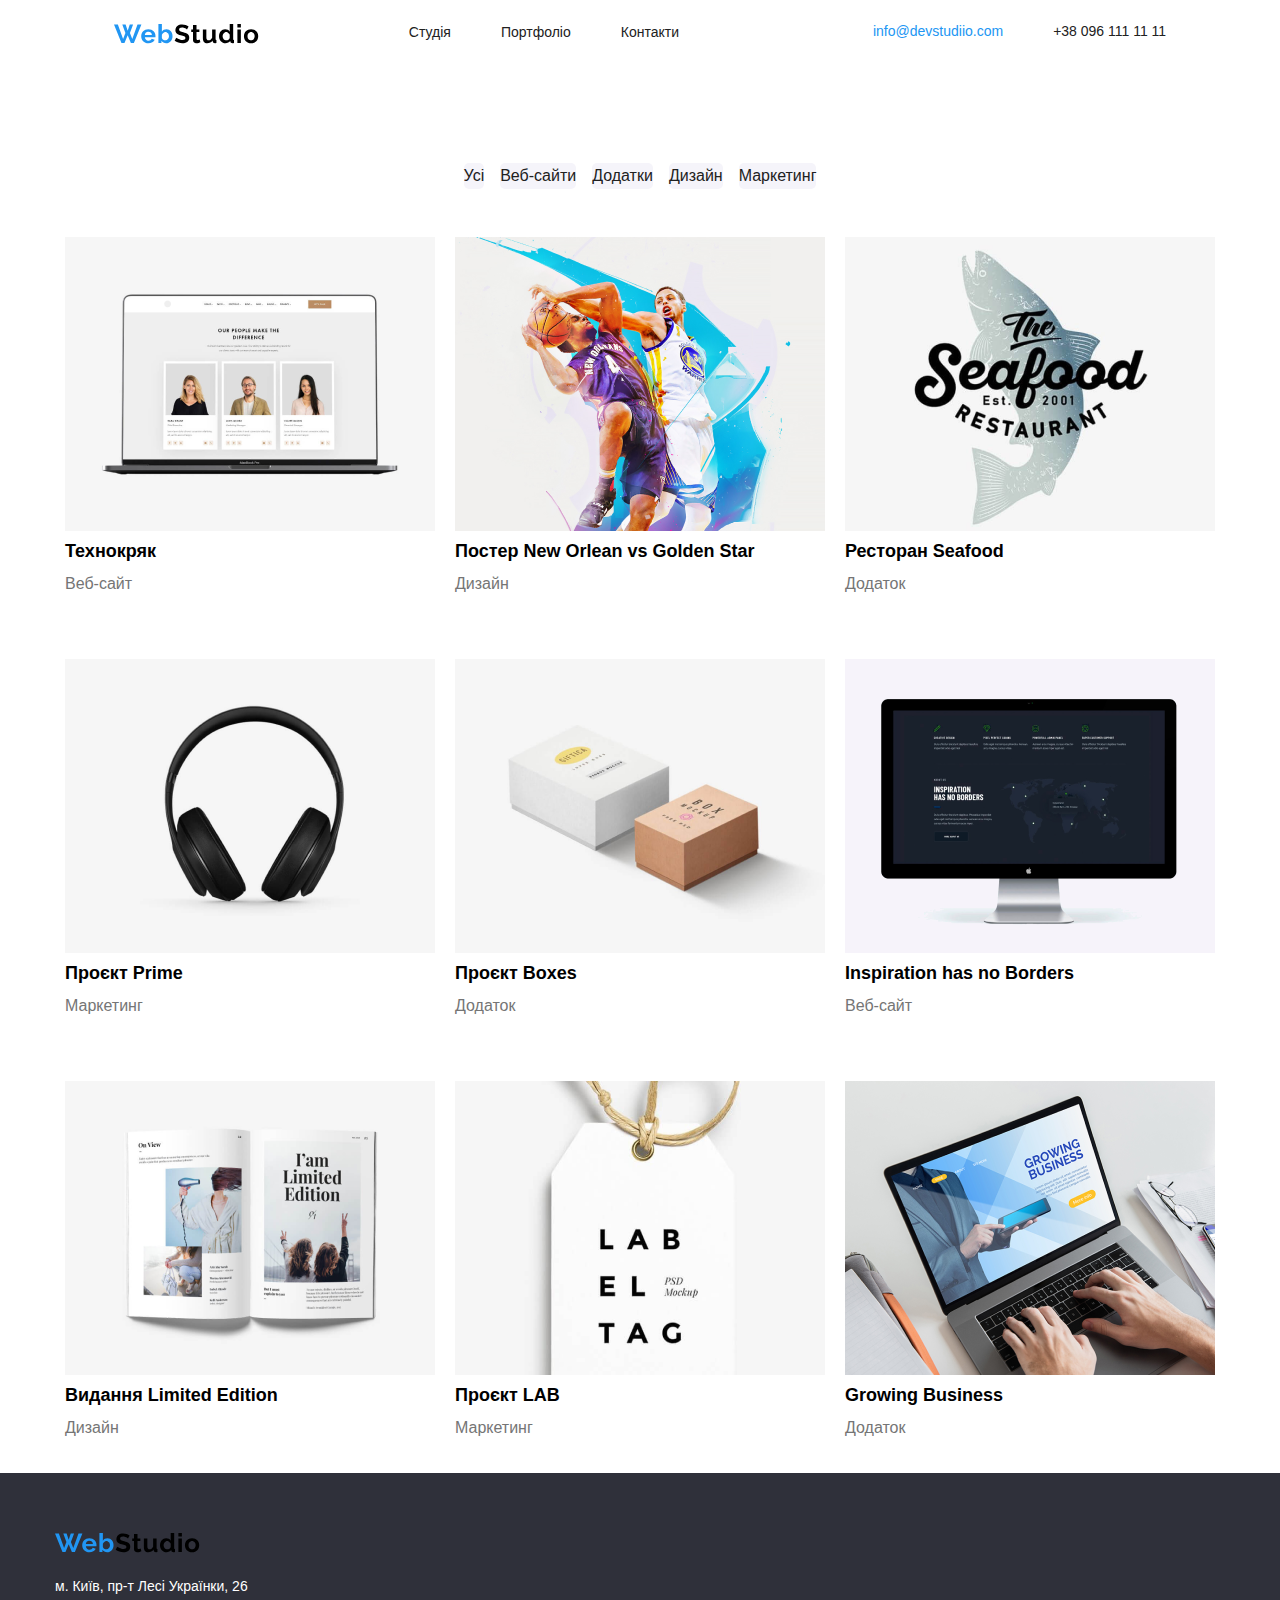
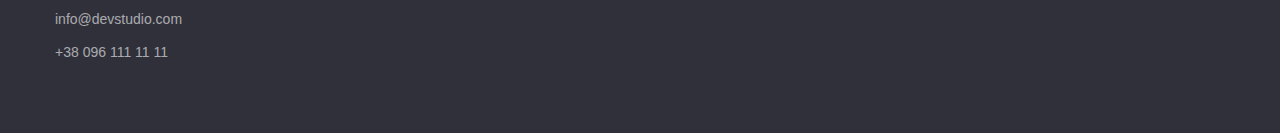
==== porfolio.html @ 8acb8793 "Changes" ====
<!DOCTYPE html>
<html lang="en">
<head>
    <meta charset="UTF-8">
    <meta name="viewport" content="width=device-width, initial-scale=1.0">
    <title>WebStudio</title>
    <link rel="stylesheet" href="normalize.css">
    <link rel="stylesheet" href="reset.css">
    <link rel="stylesheet" href="portfolio.css">
</head>
<body>
    <header class="main-header">
        <div class="container">
        <ul class="nav-menu">
            <img src="img_Web/WebStudio.svg" alt="" class="logo">
            <li><a href="index.html" class="nav-link">Студія</a></li>
            <li><a href="porfolio.html" class="nav-link">Портфоліо</a></li>
            <li><a href="#" class="nav-link">Контакти</a></li>
            <li><a href="mailto:info@devstudiio.com" class="nav-email">info@devstudiio.com</a></li>
            <li><a href="tel:+380961111111" class="phone-number">+38 096 111 11 11</a></li>
        </ul>
        </div>
    </header>
    <main>
        <section class="filter-section">
          <div class="container">
            <div class="portfolio-filter">
                <button class="filter-button"><p class="text-button">Усі</p></button>
                <button class="filter-button"><p class="text-button">Веб-сайти</p></button>
                <button class="filter-button"><p class="text-button">Додатки</p></button>
                <button class="filter-button"><p class="text-button">Дизайн</p></button>
                <button class="filter-button"><p class="text-button">Маркетинг</p></button>
            </div>
          </div>
        </section>
        <br>
        <section class="main-section">
           <div class="container">
            <div class="portfolio-item">
                <img src="img_Portfolio/img (3).png" alt="" class="portfolio-image">
                <h4 class="portfolio-title">Технокряк</h4>
                <p class="portfolio-category">Веб-сайт</p>
            </div>
            <div class="portfolio-item">
                <img src="img_Portfolio/img (4).png" alt="" class="portfolio-image">
                <h4 class="portfolio-title">Постер New Orlean vs Golden Star</h4>
                <p class="portfolio-category">Дизайн</p>
            </div>
            <div class="portfolio-item">
                <img src="img_Portfolio/img (5).png" alt="" class="portfolio-image">
                <h4 class="portfolio-title">Ресторан Seafood</h4>
                <p class="portfolio-category">Додаток</p>
            </div>
            <div class="portfolio-item">
                <img src="img_Portfolio/img (6).png" alt="" class="portfolio-image">
                <h4 class="portfolio-title">Проєкт Prime</h4>
                <p class="portfolio-category">Маркетинг</p>
            </div>
            <div class="portfolio-item">
                <img src="img_Portfolio/img (7).png" alt="" class="portfolio-image">
                <h4 class="portfolio-title">Проєкт Boxes</h4>
                <p class="portfolio-category">Додаток</p>
            </div>
            <div class="portfolio-item">
                <img src="img_Portfolio/img (8).png" alt="" class="portfolio-image">
                <h4 class="portfolio-title">Inspiration has no Borders</h4>
                <p class="portfolio-category">Веб-сайт</p>
            </div>
            <div class="portfolio-item">
                <img src="img_Portfolio/img (9).png" alt="" class="portfolio-image">
                <h4 class="portfolio-title">Видання Limited Edition</h4>
                <p class="portfolio-category">Дизайн</p>
            </div>
            <div class="portfolio-item">
                <img src="img_Portfolio/img (10).png" alt="" class="portfolio-image">
                <h4 class="portfolio-title">Проєкт LAB</h4>
                <p class="portfolio-category">Маркетинг</p>
            </div>
            <div class="portfolio-item">
                <img src="img_Portfolio/img (11).png" alt="" class="portfolio-image">
                <h4 class="portfolio-title">Growing Business</h4>
                <p class="portfolio-category">Додаток</p>
            </div>
           </div>
        </section>
    </main>
    <footer class="main-footer">
        <div class="container">
            <img src="img_Web/WebStudio.svg" alt="" class="footer-logo">
            <p class="footer-address">м. Київ, пр-т Лесі Українки, 26</p>
            <p class="footer-email"><a href="mailto:info@devstudiio.com" class="link-email">info@devstudio.com</a></p>
            <p class="footer-phone"><a href="tel:+380961111111" class="link-phone">+38 096 111 11 11</a></p>     
        </div>
    </footer>
</body>
</html>
---- portfolio.css ----
* {
    padding: 0;
    margin: 0;
  }
  :root {
    --background-color: #2F303A;
    --button-color: #2196F3;
    --section-two-color-text: #757575;
  }
  
  @font-face {
    font-family: 'Roboto';
    font-weight: 700;
    src: url('Roboto\Roboto-Bold.ttf');
  }
  
  @font-face {
    font-family: 'Roboto';
    font-weight: 900;
    src: url('Roboto\Roboto-Black.ttf');
  }
  
  @font-face {
    font-family: 'Roboto';
    font-weight: 500;
    src: url('Roboto\Roboto-MediumItalic.ttf');
  }
  
  @font-face {
    font-family: 'Roboto';
    font-weight: 400;
    src: url('Roboto\Roboto-Regular.ttf');
  }
  
  @font-face {
    font-family: 'Roboto';
    font-weight: 300;
    src: url('Roboto\Roboto-Light.ttf');
  }
  
  body {
  
    font-family: 'Roboto', sans-serif;
    font-size: 14px
  }
  .nav-menu {
    list-style: none;
    display: flex;
    justify-content: center;
    justify-self: center;
  }
  .nav-link {
    font-family: 'Roboto', sans-serif;
    text-decoration: none;
    font-weight: 500;
    font-size: 14;
    line-height: 1.17;
    color: #212121;
    margin-right: 50px;
  }
  .nav-link:hover {
    color: var(--button-color);
  }
.nav-email{
    color: var(--button-color);
    text-decoration: none;
}
.logo{
  margin-right: 150px;
}
.nav-email{
  margin-left: 144px;
}
.phone-number{
  margin-left: 50px;
  color: #212121;
  text-decoration: none;
}
.text-button{
    font-family: 'Roboto', sans-serif;
    font-weight: 500;
    font-size: 16px;
    line-height: 1.62;
    text-align: center;
}
.portfolio-filter {
    display: flex;
    justify-content: center;
}

.filter-button {
    background-color: #F5F4FA;
    color: #212121;
    border-radius: 5px;
    border-color: #F5F4FA;
    border: none;
    margin: 0 8px;
}
.filter-button:hover {
    background-color: var(--button-color);
    color: white;
    border-color: var(--button-color);
}
.main-section > .container{
  display: flex;
  justify-content: space-around;
  flex-wrap: wrap;
}
.portfolio-title{
    font-family: 'Roboto', sans-serif;
    font-weight: 700;
    font-size: 18px;
    line-height: 2;
}
.portfolio-category{
    font-family: 'Roboto', sans-serif;
    font-weight: 400;
    font-size: 16px;
    line-height: 1.87;
    color:#757575;
}
.main-footer {
    background-color: var(--background-color);
  }
  
  .footer-address,
  .footer-email,
  .footer-phone {
        font-family: 'Roboto', sans-serif;
        font-weight: 400;
        font-size: 14px;
        line-height: 1.71;
        color: #FFFFFF;
        padding-bottom: 9px;
  }
.footer-email {
      color: rgba(255, 255, 255, 0.6);
  }
  
.footer-phone {
      color: rgba(255, 255, 255, 0.6);
  }
  .link-email {
    text-decoration: none;
  }
  .link-phone{
    text-decoration: none;
  }
  .link-email,
  .link-phone {
    color:rgba(255, 255, 255, 0.6) ;
  }
  .footer-logo{
    padding-bottom: 20px;
  }
  .container{
    width: 1170px;
    margin: 0 auto;
    padding: 0 15px;
  }
  .main-header{
    padding-top: 24px;
    padding-bottom: 25px;
  }
  .portfolio-filter{
    padding-top: 94px;
    padding-bottom: 4px;
  }
  .portfolio-item{
    padding-top: 30px;
    padding-bottom: 30px;
  }
  .main-footer{
    padding-top: 60px;
    padding-bottom: 60px;
  }
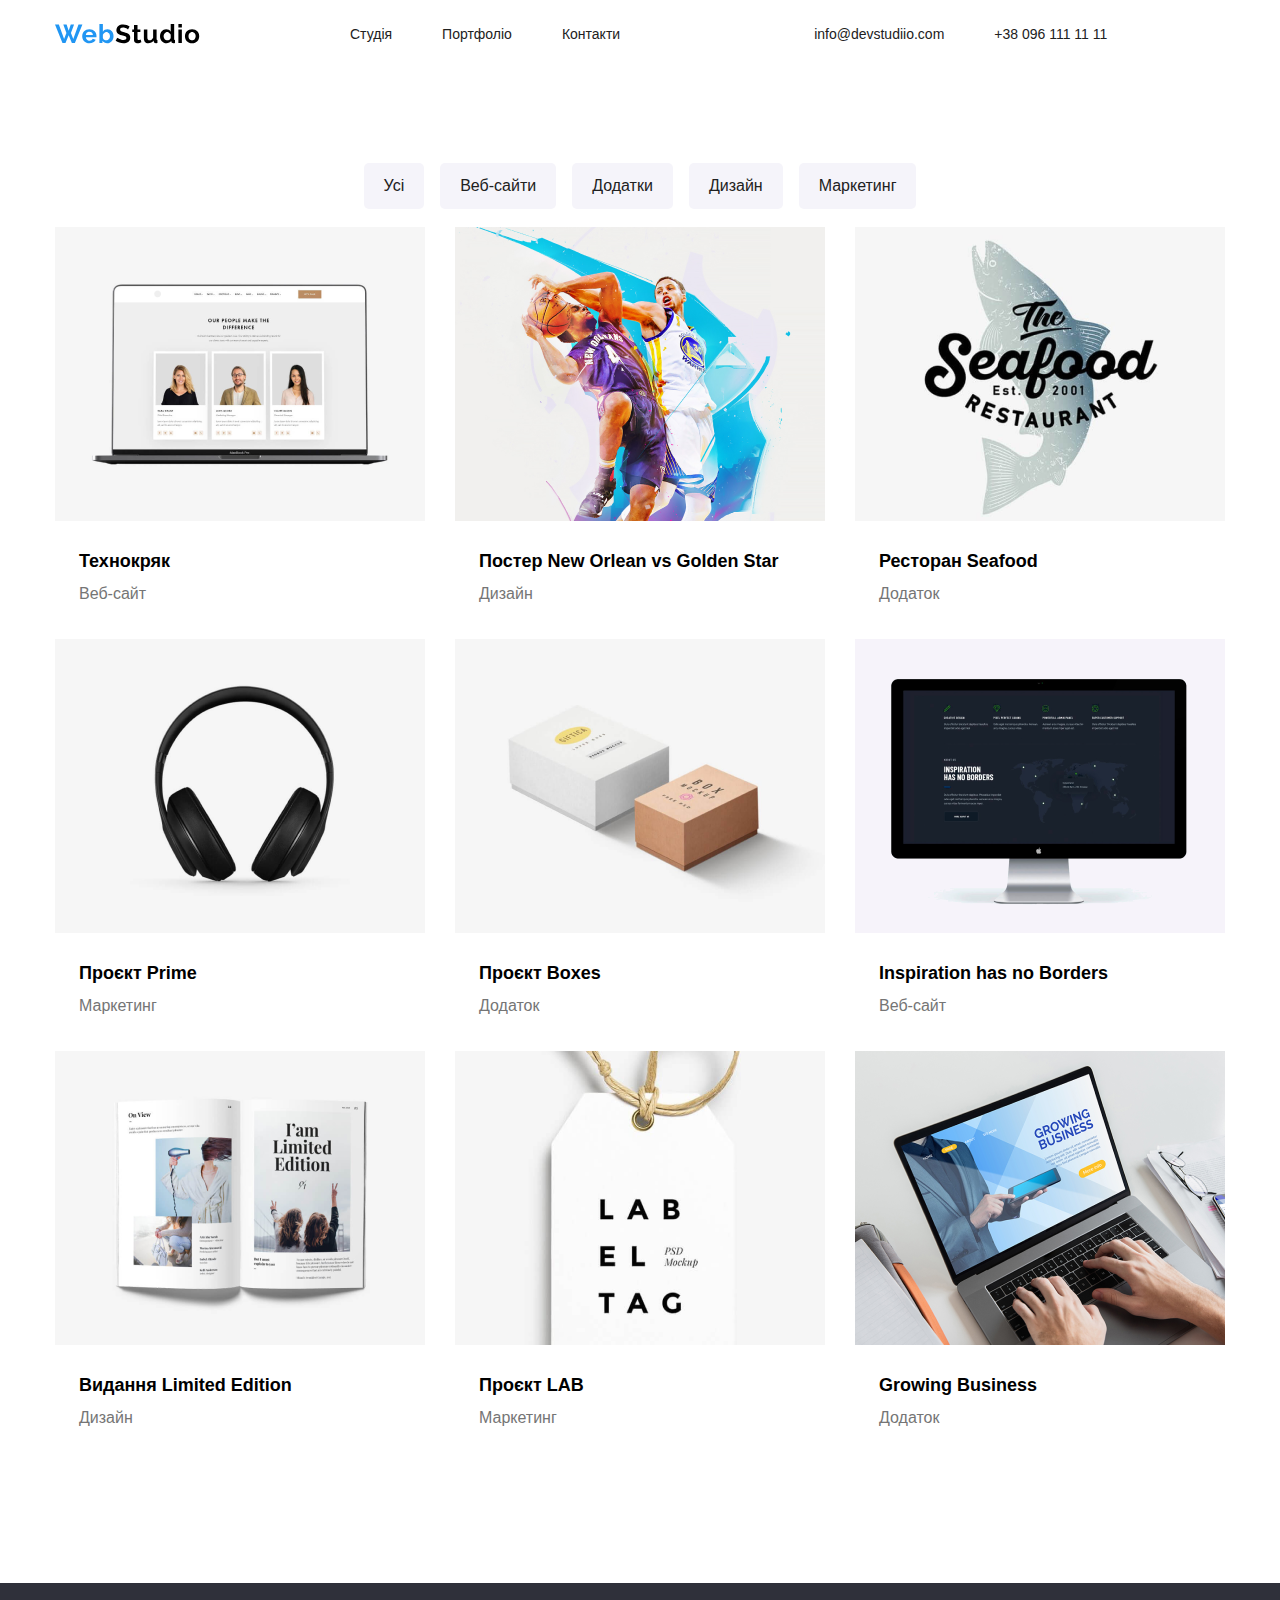
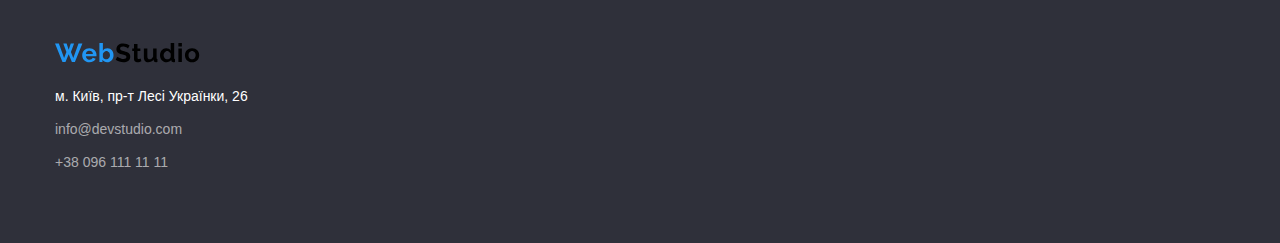
==== commit 0a7a92e8: "changes" ====
--- a/porfolio.html
+++ b/porfolio.html
@@ -11,8 +11,8 @@
 <body>
     <header class="main-header">
         <div class="container">
+            <img src="img_Web/WebStudio.svg" alt="" class="logo">
         <ul class="nav-menu">
-            <img src="img_Web/WebStudio.svg" alt="" class="logo">
             <li><a href="index.html" class="nav-link">Студія</a></li>
             <li><a href="porfolio.html" class="nav-link">Портфоліо</a></li>
             <li><a href="#" class="nav-link">Контакти</a></li>
--- a/portfolio.css
+++ b/portfolio.css
@@ -23,7 +23,7 @@
   @font-face {
     font-family: 'Roboto';
     font-weight: 500;
-    src: url('Roboto\Roboto-MediumItalic.ttf');
+    src: url('Roboto\Roboto-Medium.ttf');
   }
   
   @font-face {
@@ -48,12 +48,18 @@
     display: flex;
     justify-content: center;
     justify-self: center;
+    border-bottom: 25px;
+    align-items: center;
+  }
+  .main-header > .container{
+    display: flex;
+    align-items: center;
   }
   .nav-link {
     font-family: 'Roboto', sans-serif;
     text-decoration: none;
     font-weight: 500;
-    font-size: 14;
+    font-size: 14px;
     line-height: 1.17;
     color: #212121;
     margin-right: 50px;
@@ -61,10 +67,13 @@
   .nav-link:hover {
     color: var(--button-color);
   }
-.nav-email{
+  .nav-email{
+    color: #212121;
+    text-decoration: none;
+  }
+  .nav-email:hover{
     color: var(--button-color);
-    text-decoration: none;
-}
+  }
 .logo{
   margin-right: 150px;
 }
@@ -75,6 +84,9 @@
   margin-left: 50px;
   color: #212121;
   text-decoration: none;
+}
+.phone-number:hover{
+  color: var(--button-color);
 }
 .text-button{
     font-family: 'Roboto', sans-serif;
@@ -95,6 +107,8 @@
     border-color: #F5F4FA;
     border: none;
     margin: 0 8px;
+    padding: 10px 20px;
+    cursor: pointer;
 }
 .filter-button:hover {
     background-color: var(--button-color);
@@ -103,8 +117,9 @@
 }
 .main-section > .container{
   display: flex;
-  justify-content: space-around;
+  justify-content: space-m;
   flex-wrap: wrap;
+  gap: 30px;
 }
 .portfolio-title{
     font-family: 'Roboto', sans-serif;
@@ -167,11 +182,20 @@
     padding-bottom: 4px;
   }
   .portfolio-item{
-    padding-top: 30px;
-    padding-bottom: 30px;
+    flex-basis: calc((100% - 60px) / 3);
+    
   }
   .main-footer{
     padding-top: 60px;
     padding-bottom: 60px;
   }
-  
+.portfolio-title{
+  padding-top: 20px;
+}
+.portfolio-item:nth-last-child(-n+3){
+  margin-bottom: 150px;
+}
+.portfolio-title,
+.portfolio-category{
+  padding-left: 24px;
+}
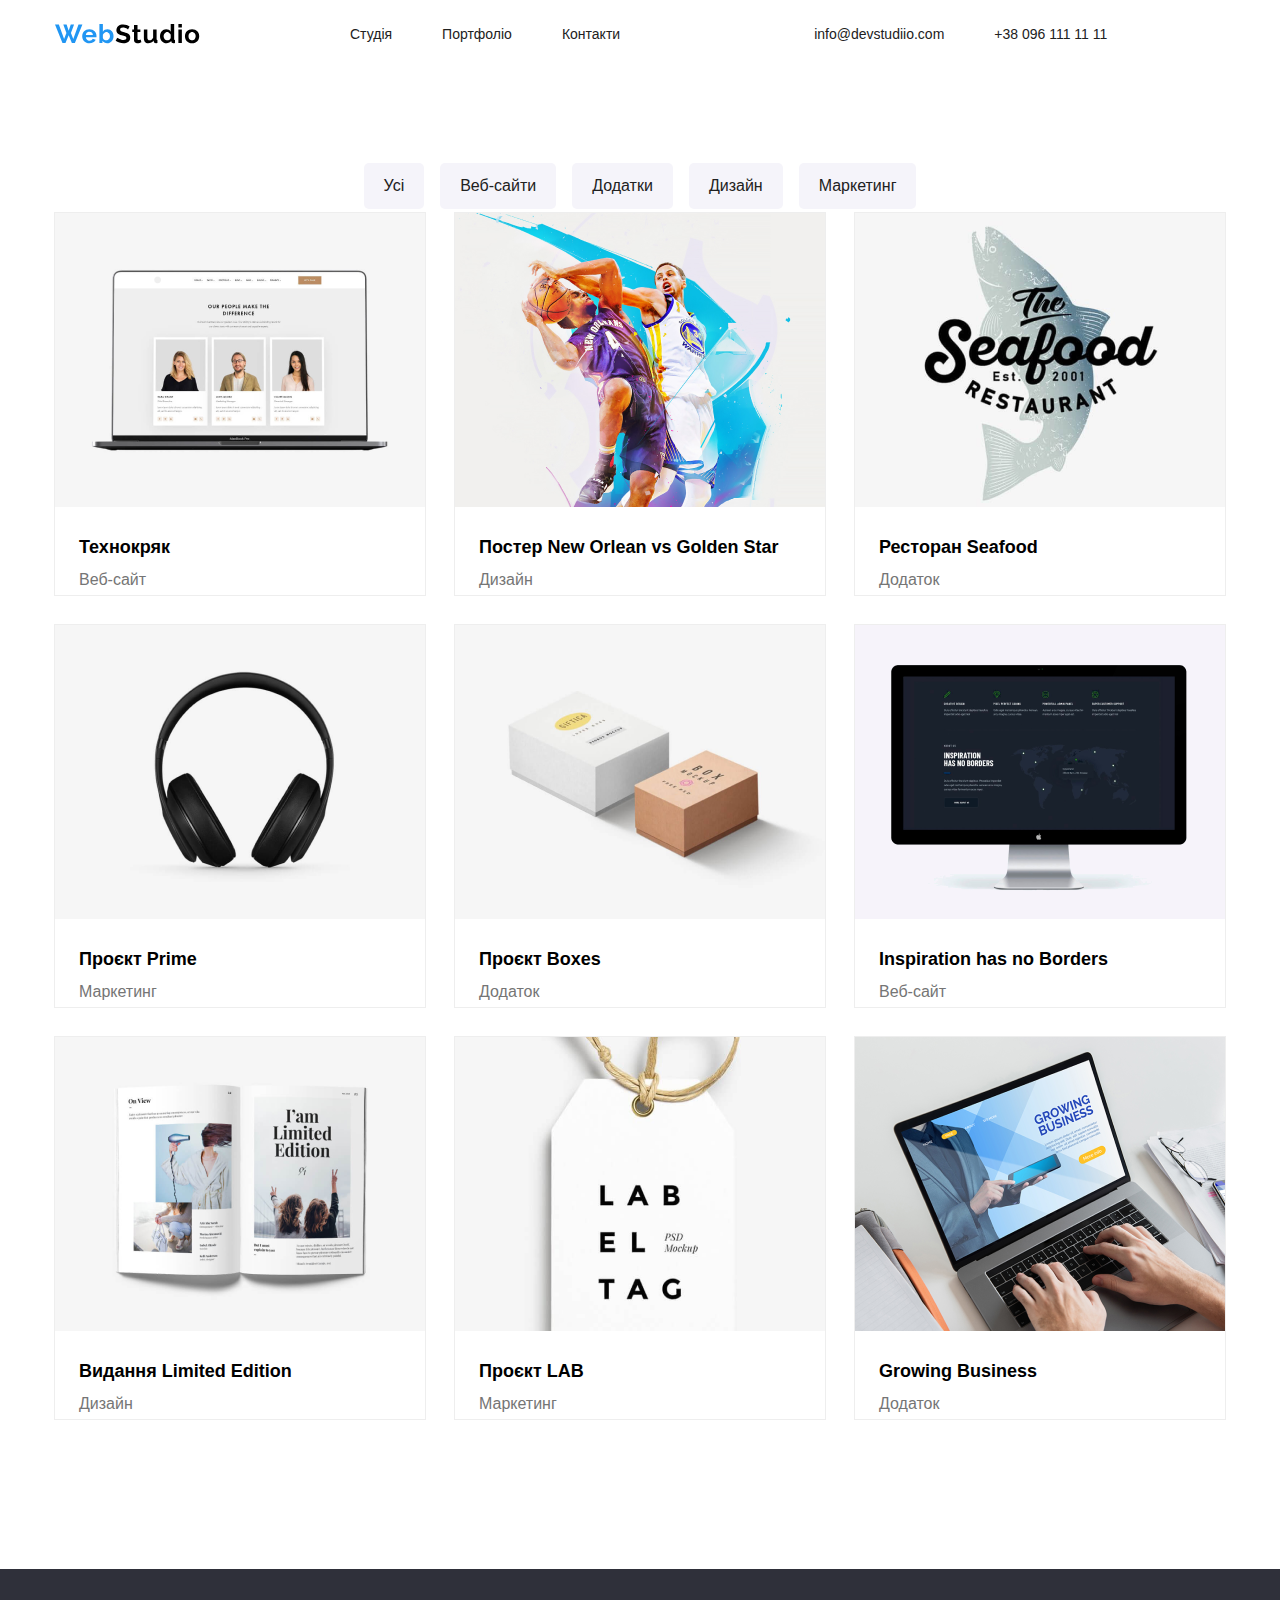
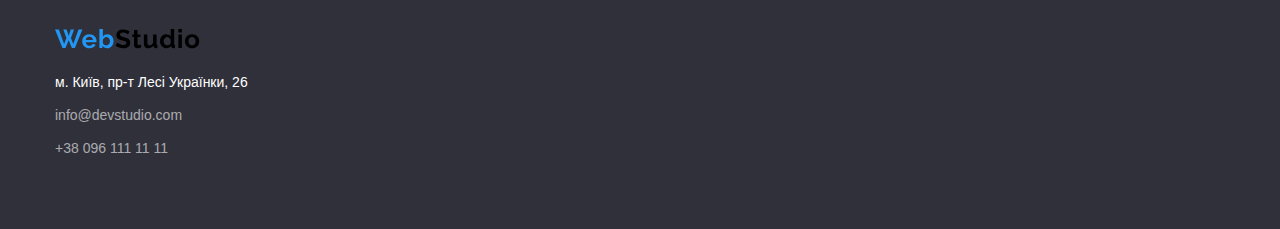
==== commit 67e41484: "changes" ====
--- a/porfolio.html
+++ b/porfolio.html
@@ -21,7 +21,7 @@
         </ul>
         </div>
     </header>
-    <main>
+    <main class="main">
         <section class="filter-section">
           <div class="container">
             <div class="portfolio-filter">
@@ -33,7 +33,6 @@
             </div>
           </div>
         </section>
-        <br>
         <section class="main-section">
            <div class="container">
             <div class="portfolio-item">
--- a/portfolio.css
+++ b/portfolio.css
@@ -117,7 +117,7 @@
 }
 .main-section > .container{
   display: flex;
-  justify-content: space-m;
+  justify-content: space-around;
   flex-wrap: wrap;
   gap: 30px;
 }
@@ -183,7 +183,8 @@
   }
   .portfolio-item{
     flex-basis: calc((100% - 60px) / 3);
-    
+    box-sizing: border-box;
+    outline: 1px solid #EEEEEE;
   }
   .main-footer{
     padding-top: 60px;
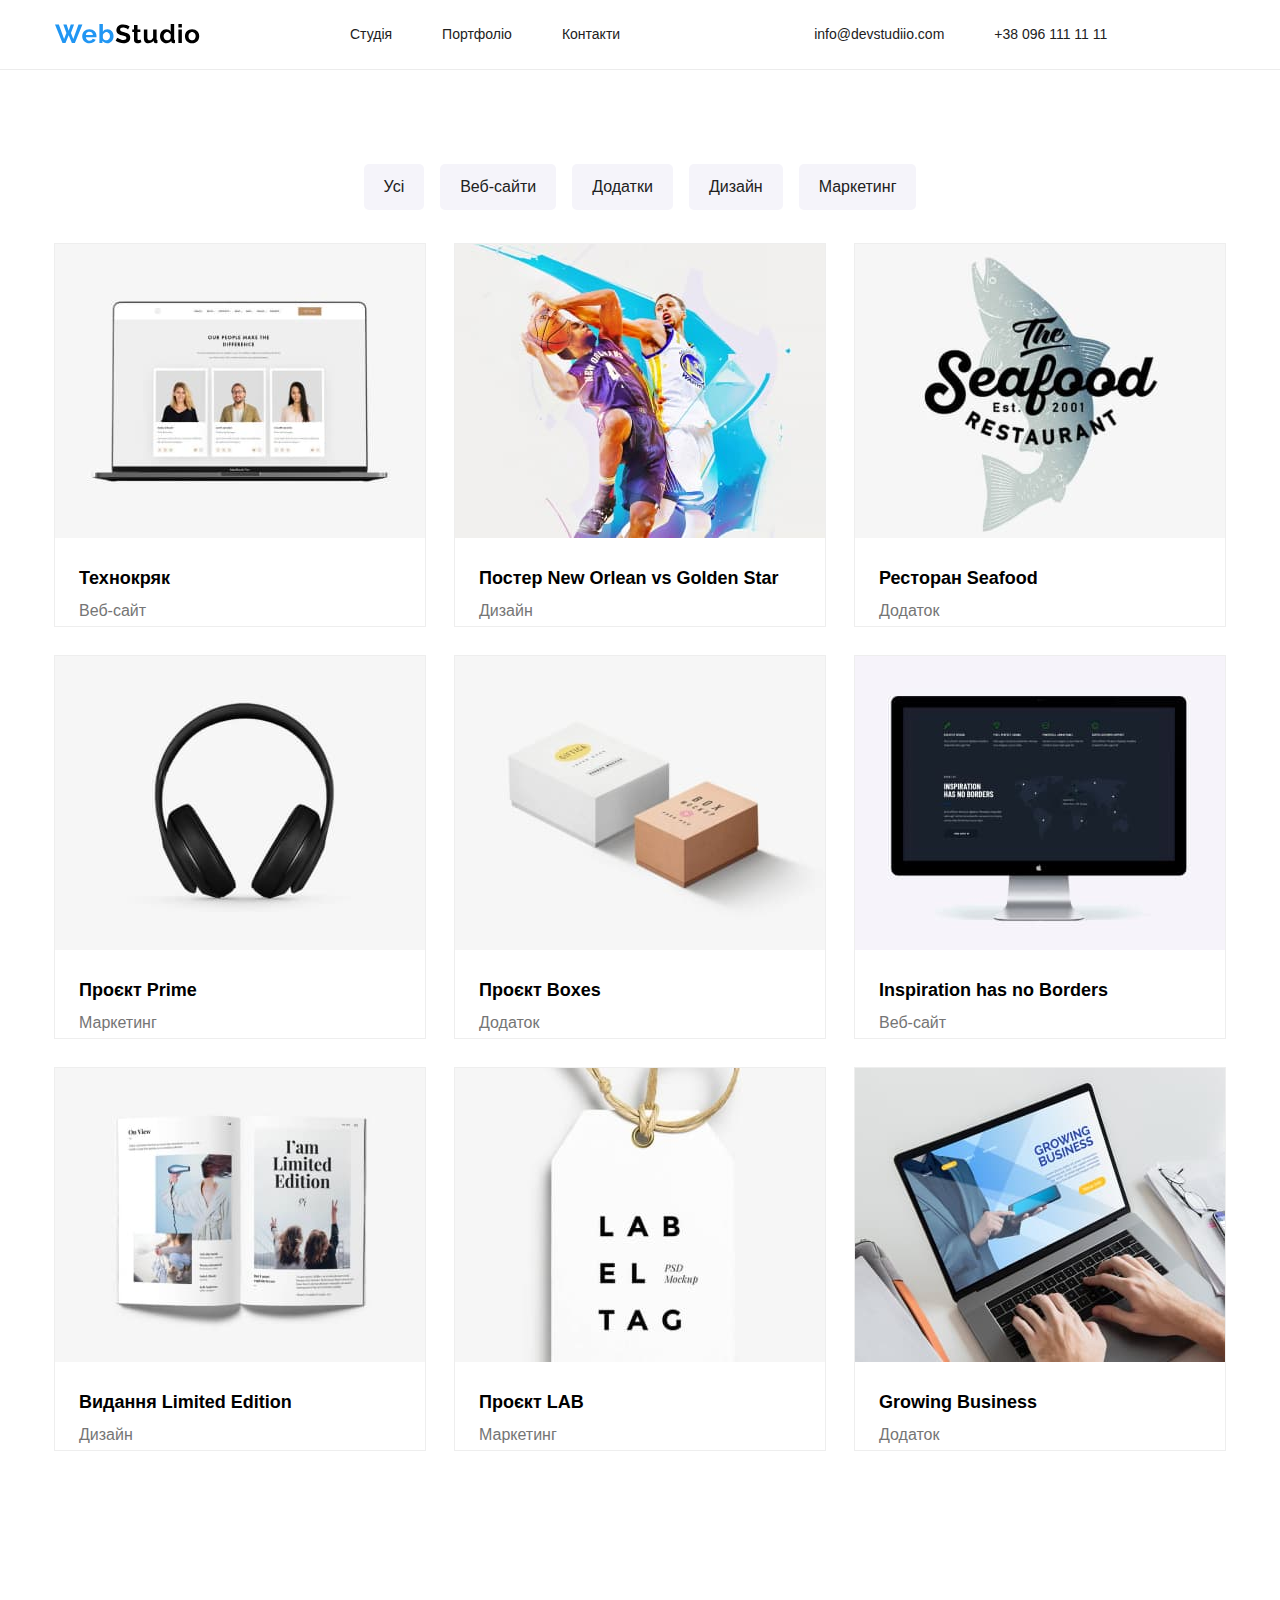
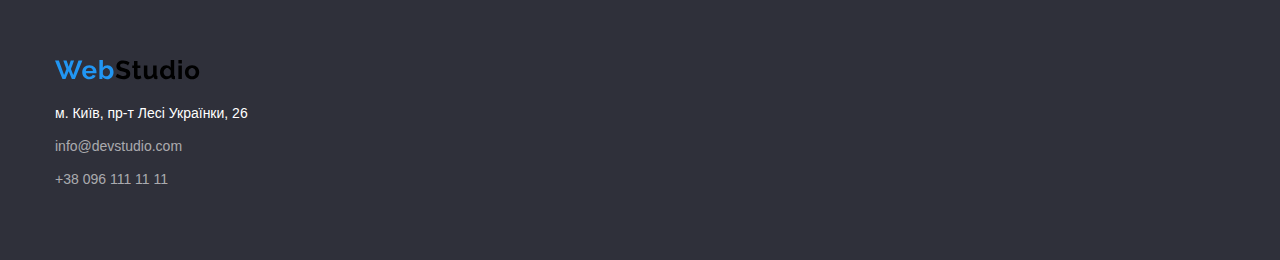
==== commit 3b6b155e: "add shadow" ====
--- a/porfolio.html
+++ b/porfolio.html
@@ -36,47 +36,47 @@
         <section class="main-section">
            <div class="container">
             <div class="portfolio-item">
-                <img src="img_Portfolio/img (3).png" alt="" class="portfolio-image">
+                <img src="img_Portfolio/img(3).jpg" alt="" class="portfolio-image">
                 <h4 class="portfolio-title">Технокряк</h4>
                 <p class="portfolio-category">Веб-сайт</p>
             </div>
             <div class="portfolio-item">
-                <img src="img_Portfolio/img (4).png" alt="" class="portfolio-image">
+                <img src="img_Portfolio/img(4).jpg" alt="" class="portfolio-image">
                 <h4 class="portfolio-title">Постер New Orlean vs Golden Star</h4>
                 <p class="portfolio-category">Дизайн</p>
             </div>
             <div class="portfolio-item">
-                <img src="img_Portfolio/img (5).png" alt="" class="portfolio-image">
+                <img src="img_Portfolio/img(5).jpg" alt="" class="portfolio-image">
                 <h4 class="portfolio-title">Ресторан Seafood</h4>
                 <p class="portfolio-category">Додаток</p>
             </div>
             <div class="portfolio-item">
-                <img src="img_Portfolio/img (6).png" alt="" class="portfolio-image">
+                <img src="img_Portfolio/img(6).jpg" alt="" class="portfolio-image">
                 <h4 class="portfolio-title">Проєкт Prime</h4>
                 <p class="portfolio-category">Маркетинг</p>
             </div>
             <div class="portfolio-item">
-                <img src="img_Portfolio/img (7).png" alt="" class="portfolio-image">
+                <img src="img_Portfolio/img(7).jpg" alt="" class="portfolio-image">
                 <h4 class="portfolio-title">Проєкт Boxes</h4>
                 <p class="portfolio-category">Додаток</p>
             </div>
             <div class="portfolio-item">
-                <img src="img_Portfolio/img (8).png" alt="" class="portfolio-image">
+                <img src="img_Portfolio/img(8).jpg" alt="" class="portfolio-image">
                 <h4 class="portfolio-title">Inspiration has no Borders</h4>
                 <p class="portfolio-category">Веб-сайт</p>
             </div>
             <div class="portfolio-item">
-                <img src="img_Portfolio/img (9).png" alt="" class="portfolio-image">
+                <img src="img_Portfolio/img(9).jpg" alt="" class="portfolio-image">
                 <h4 class="portfolio-title">Видання Limited Edition</h4>
                 <p class="portfolio-category">Дизайн</p>
             </div>
             <div class="portfolio-item">
-                <img src="img_Portfolio/img (10).png" alt="" class="portfolio-image">
+                <img src="img_Portfolio/img(10).jpg" alt="" class="portfolio-image">
                 <h4 class="portfolio-title">Проєкт LAB</h4>
                 <p class="portfolio-category">Маркетинг</p>
             </div>
             <div class="portfolio-item">
-                <img src="img_Portfolio/img (11).png" alt="" class="portfolio-image">
+                <img src="img_Portfolio/img(11).jpg" alt="" class="portfolio-image">
                 <h4 class="portfolio-title">Growing Business</h4>
                 <p class="portfolio-category">Додаток</p>
             </div>
--- a/portfolio.css
+++ b/portfolio.css
@@ -179,7 +179,7 @@
   }
   .portfolio-filter{
     padding-top: 94px;
-    padding-bottom: 4px;
+    padding-bottom: 34px;
   }
   .portfolio-item{
     flex-basis: calc((100% - 60px) / 3);
@@ -200,3 +200,12 @@
 .portfolio-category{
   padding-left: 24px;
 }
+.portfolio-item:hover{
+  box-shadow: 0 8px 8px -5px rgba(0, 0, 0, 0.5) ;
+}
+.filter-button:hover{
+  box-shadow: 0 4px 8px -4px rgba(0, 0, 0, 0.6);
+}
+.main-header{
+  border-bottom: 1px solid #ECECEC;
+}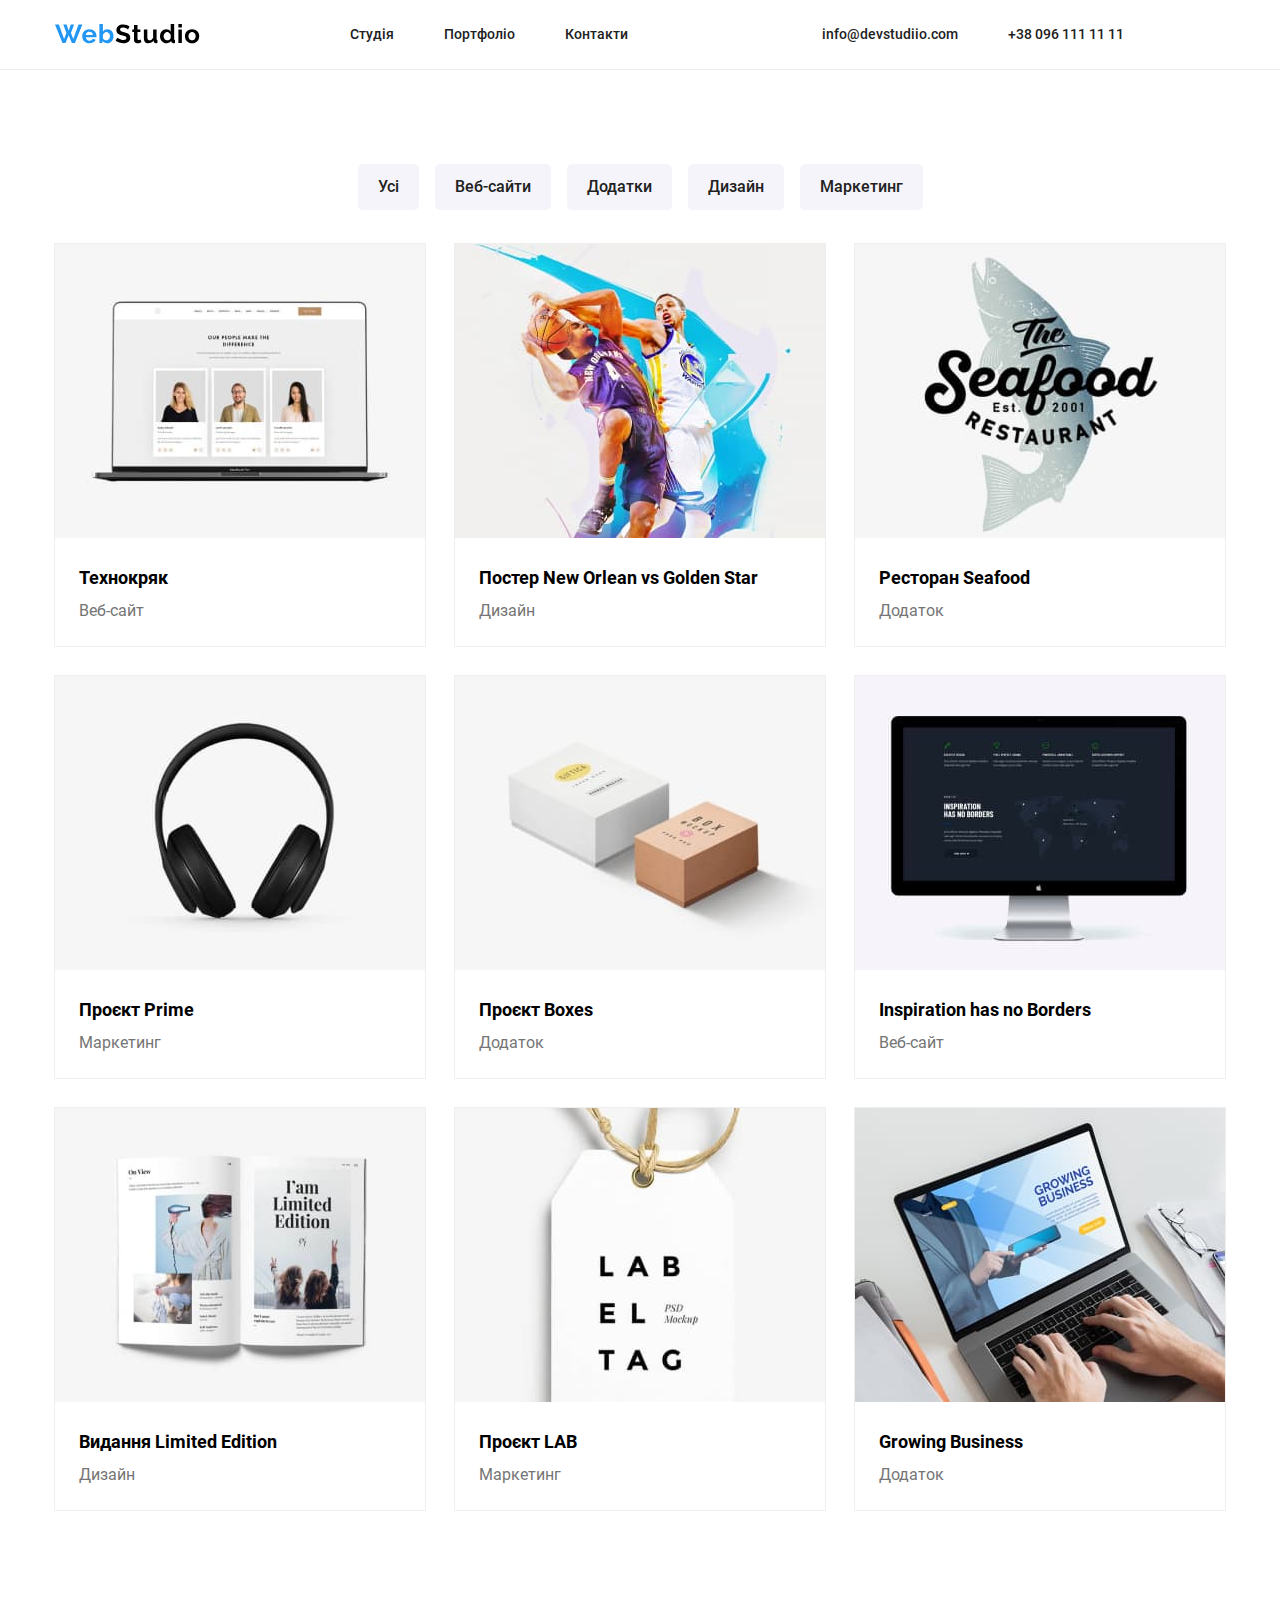
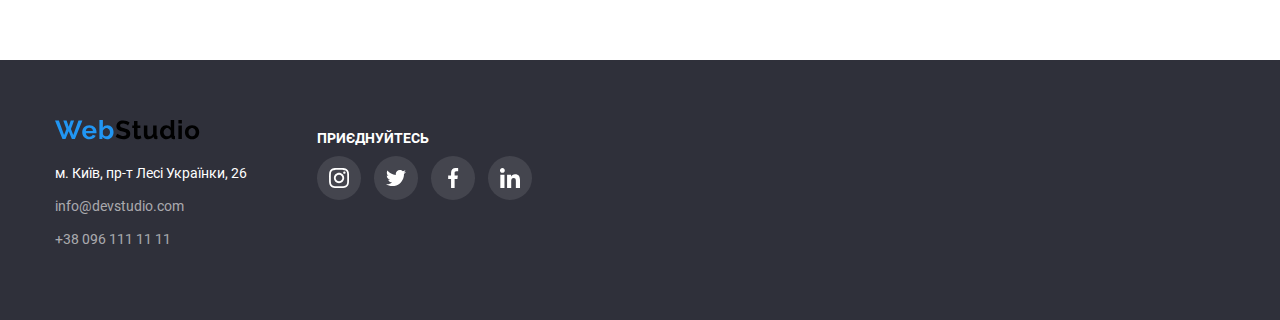
==== commit 3d1cdddd: "fix" ====
--- a/porfolio.html
+++ b/porfolio.html
@@ -85,10 +85,29 @@
     </main>
     <footer class="main-footer">
         <div class="container">
+            <div class="footer-info">
             <img src="img_Web/WebStudio.svg" alt="" class="footer-logo">
             <p class="footer-address">м. Київ, пр-т Лесі Українки, 26</p>
             <p class="footer-email"><a href="mailto:info@devstudiio.com" class="link-email">info@devstudio.com</a></p>
-            <p class="footer-phone"><a href="tel:+380961111111" class="link-phone">+38 096 111 11 11</a></p>     
+            <p class="footer-phone"><a href="tel:+380961111111" class="link-phone">+38 096 111 11 11</a></p>   
+        </div> 
+            <div class="footer-social">
+                <h4 class="social-title">ПРИЄДНУЙТЕСЬ</h4>
+                <div class="socials">
+                <svg class="icon-footer" height="44px" width="44px">
+                    <use href="img_Web/symbol-defs.svg#icon-Ellipse-3"></use>
+                    </svg>
+                <svg class="icon-footer" height="44px" width="44px">
+                    <use href="img_Web/symbol-defs.svg#icon-Ellipse-2"></use>
+                </svg>
+                <svg class="icon-footer" height="44px" width="44px">
+                    <use href="img_Web/symbol-defs.svg#icon-Ellipse-1"></use>
+                </svg>
+                <svg class="icon-footer" height="44px" width="44px">
+                    <use href="img_Web/symbol-defs.svg#icon-Ellipse"></use>
+                </svg>
+               </div>
+            </div>
         </div>
     </footer>
 </body>
--- a/portfolio.css
+++ b/portfolio.css
@@ -11,31 +11,31 @@
   @font-face {
     font-family: 'Roboto';
     font-weight: 700;
-    src: url('Roboto\Roboto-Bold.ttf');
+    src: url('Roboto/Roboto-Bold.ttf');
   }
   
   @font-face {
     font-family: 'Roboto';
     font-weight: 900;
-    src: url('Roboto\Roboto-Black.ttf');
-  }
-  
-  @font-face {
-    font-family: 'Roboto';
-    font-weight: 500;
-    src: url('Roboto\Roboto-Medium.ttf');
+    src: url('Roboto/Roboto-Black.ttf');
+  }
+  
+  @font-face {
+    font-family: 'Roboto';
+    font-weight: 500;
+    src: url('Roboto/Roboto-Medium.ttf');
   }
   
   @font-face {
     font-family: 'Roboto';
     font-weight: 400;
-    src: url('Roboto\Roboto-Regular.ttf');
+    src: url('Roboto/Roboto-Regular.ttf');
   }
   
   @font-face {
     font-family: 'Roboto';
     font-weight: 300;
-    src: url('Roboto\Roboto-Light.ttf');
+    src: url('Roboto/Roboto-Light.ttf');
   }
   
   body {
@@ -70,6 +70,9 @@
   .nav-email{
     color: #212121;
     text-decoration: none;
+    font-family: 'Roboto', sans-serif;
+    font-weight: 500;
+    font-size: 14px;
   }
   .nav-email:hover{
     color: var(--button-color);
@@ -84,6 +87,9 @@
   margin-left: 50px;
   color: #212121;
   text-decoration: none;
+  font-family: 'Roboto', sans-serif;
+  font-weight: 500;
+  font-size: 14px;
 }
 .phone-number:hover{
   color: var(--button-color);
@@ -200,6 +206,9 @@
 .portfolio-category{
   padding-left: 24px;
 }
+.portfolio-category{
+  padding-bottom: 20px;
+}
 .portfolio-item:hover{
   box-shadow: 0 8px 8px -5px rgba(0, 0, 0, 0.5) ;
 }
@@ -208,4 +217,34 @@
 }
 .main-header{
   border-bottom: 1px solid #ECECEC;
-}+}
+.social-title{
+  font-family: 'Roboto', sans-serif;
+  font-weight: 700;
+  color: #FFFFFF;
+  line-height: 16.41px;
+  font-size: 14px;
+  letter-spacing: 3%;
+  padding-top: 10px;
+  padding-bottom: 10px;
+}
+.footer-social{
+  display: flex;
+  align-items: flex-start;
+  flex-direction: column;
+  padding-left: 70px;
+}
+.main-footer > .container{
+  display: flex;
+  align-items: start;
+}
+.icon-footer{
+  fill: #FFFFFF;
+  cursor: pointer;
+  background-color: #FFFFFF1A;
+  margin-right: 10px;
+  border-radius: 30px;
+}
+.icon-footer:hover{
+  background-color: #2196F3;
+}
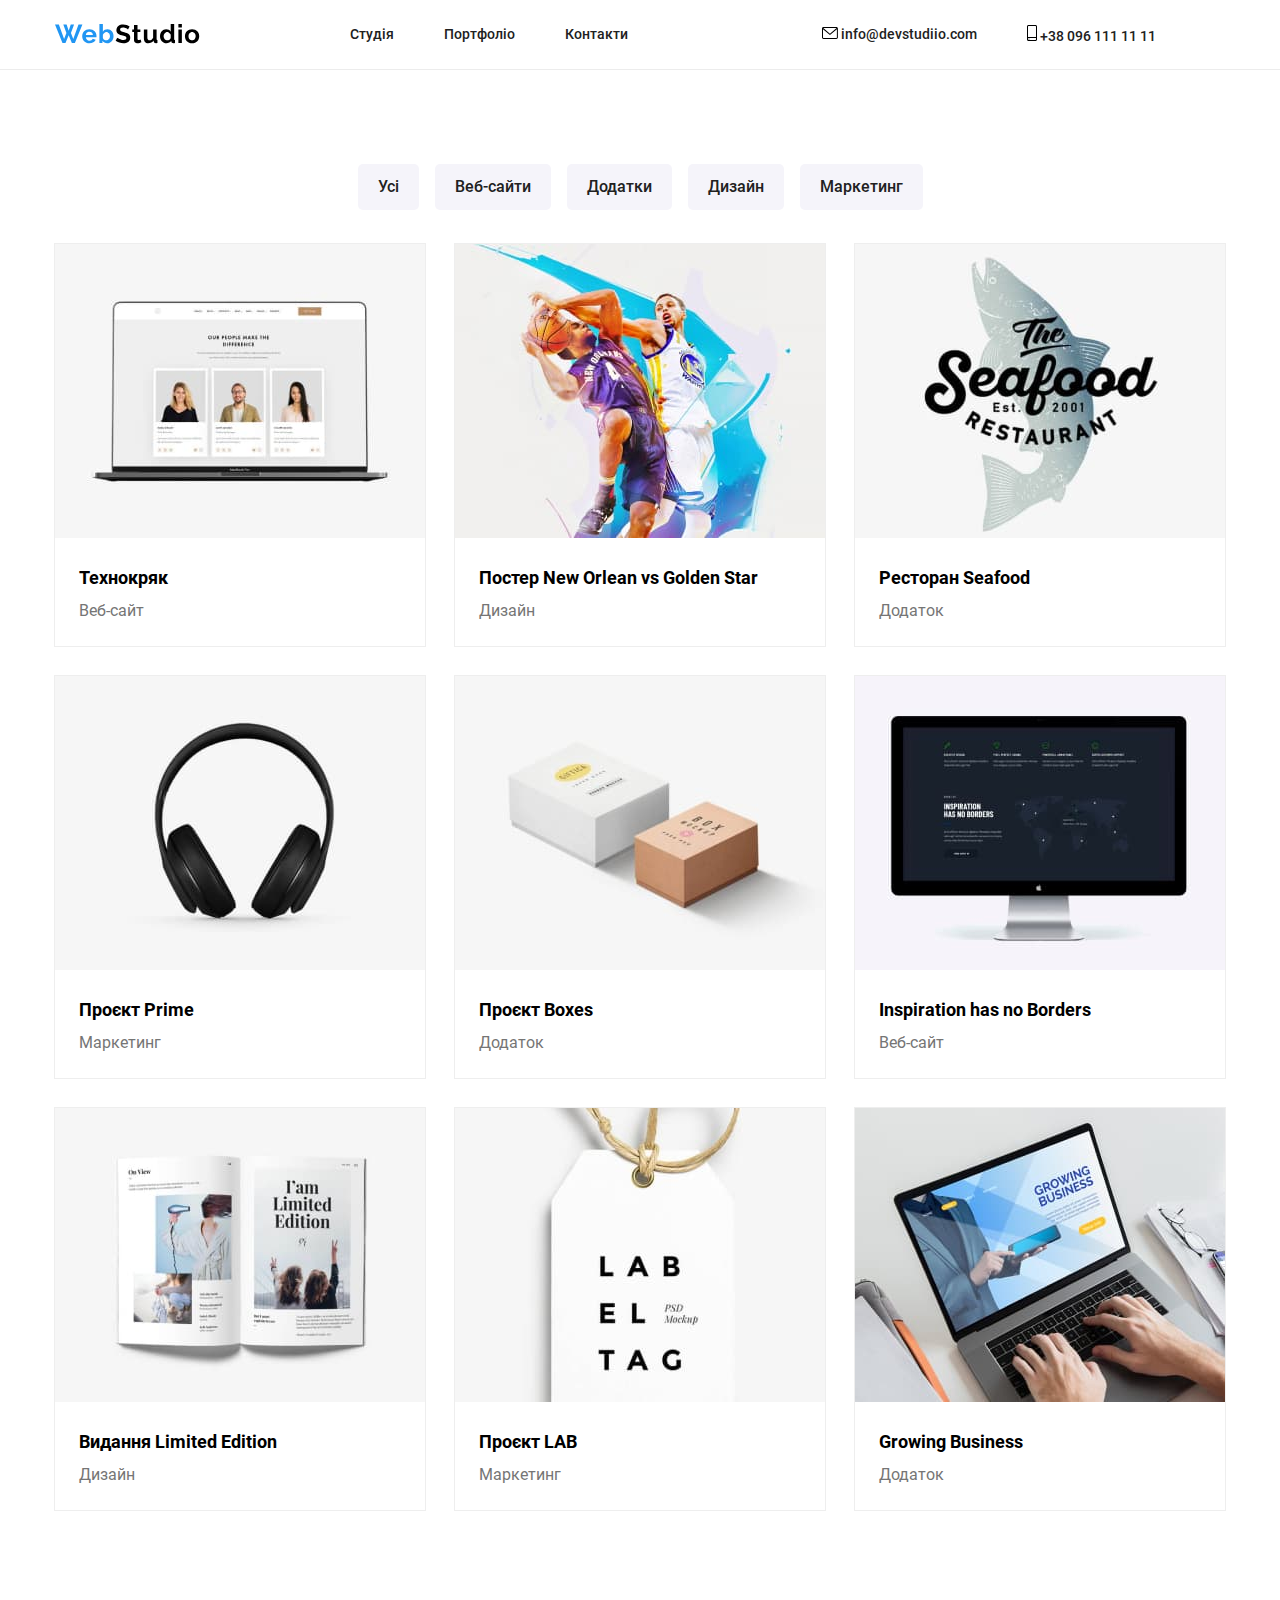
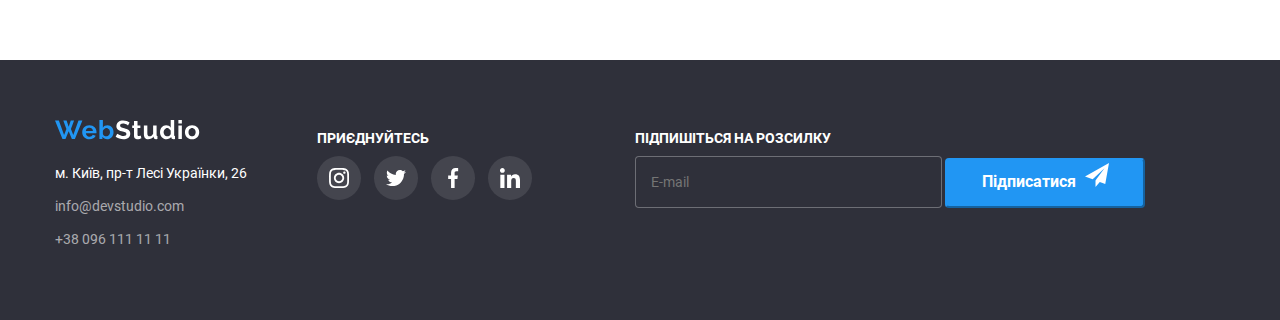
==== commit 601e0e4f: "ch" ====
--- a/porfolio.html
+++ b/porfolio.html
@@ -1,5 +1,6 @@
 <!DOCTYPE html>
 <html lang="en">
+
 <head>
     <meta charset="UTF-8">
     <meta name="viewport" content="width=device-width, initial-scale=1.0">
@@ -8,107 +9,181 @@
     <link rel="stylesheet" href="reset.css">
     <link rel="stylesheet" href="portfolio.css">
 </head>
+
 <body>
     <header class="main-header">
-        <div class="container">
+       <div class="container">
+        <ul class="nav-menu">
             <img src="img_Web/WebStudio.svg" alt="" class="logo">
-        <ul class="nav-menu">
             <li><a href="index.html" class="nav-link">Студія</a></li>
-            <li><a href="porfolio.html" class="nav-link">Портфоліо</a></li>
+            <li><a href="#" class="nav-link">Портфоліо</a></li>
             <li><a href="#" class="nav-link">Контакти</a></li>
-            <li><a href="mailto:info@devstudiio.com" class="nav-email">info@devstudiio.com</a></li>
-            <li><a href="tel:+380961111111" class="phone-number">+38 096 111 11 11</a></li>
+            <li>
+                <a href="mailto:info@devstudiio.com" class="nav-email"> <svg class="icon-header-email" height="12px" width="16px">
+                <use href="img_Web/symbol-defs.svg#icon-envelope-hover"></use>
+                </svg> info@devstudiio.com</a></li>
+            <li>
+                <a href="tel:+380961111111" class="phone-number"> <svg class="icon-header-phone" height="16px" width="10px">
+                <use href="img_Web/symbol-defs.svg#icon-smartphone"></use>
+                </svg> +38 096 111 11 11</a></li>
         </ul>
-        </div>
+       </div>
     </header>
     <main class="main">
         <section class="filter-section">
-          <div class="container">
-            <div class="portfolio-filter">
-                <button class="filter-button"><p class="text-button">Усі</p></button>
-                <button class="filter-button"><p class="text-button">Веб-сайти</p></button>
-                <button class="filter-button"><p class="text-button">Додатки</p></button>
-                <button class="filter-button"><p class="text-button">Дизайн</p></button>
-                <button class="filter-button"><p class="text-button">Маркетинг</p></button>
+            <div class="container">
+                <div class="portfolio-filter">
+                    <button class="filter-button">
+                        <p class="text-button">Усі</p>
+                    </button>
+                    <button class="filter-button">
+                        <p class="text-button">Веб-сайти</p>
+                    </button>
+                    <button class="filter-button">
+                        <p class="text-button">Додатки</p>
+                    </button>
+                    <button class="filter-button">
+                        <p class="text-button">Дизайн</p>
+                    </button>
+                    <button class="filter-button">
+                        <p class="text-button">Маркетинг</p>
+                    </button>
+                </div>
             </div>
-          </div>
         </section>
         <section class="main-section">
-           <div class="container">
-            <div class="portfolio-item">
+    <div class="container">
+        <div class="portfolio-item">
+            <div class="box">
                 <img src="img_Portfolio/img(3).jpg" alt="" class="portfolio-image">
-                <h4 class="portfolio-title">Технокряк</h4>
-                <p class="portfolio-category">Веб-сайт</p>
+                <div class="overlay">
+                    <p class="text-overlay">Ресурс пропонує комплексні пропозиції з різним рівнем функціоналу та сервісів. Все це дозволить відвідувачу отримати вичерпні відомості про компанію чи приватну особу.</p>
+                </div>
             </div>
-            <div class="portfolio-item">
+            <h4 class="portfolio-title">Технокряк</h4>
+            <p class="portfolio-category">Веб-сайт</p>
+        </div>
+        <div class="portfolio-item">
+            <div class="box">
                 <img src="img_Portfolio/img(4).jpg" alt="" class="portfolio-image">
-                <h4 class="portfolio-title">Постер New Orlean vs Golden Star</h4>
-                <p class="portfolio-category">Дизайн</p>
+                <div class="overlay">
+                    <p class="text-overlay">Pесурс пропонує комплексні пропозиції з різним рівнем функціоналу та сервісів. Все це дозволить відвідувачу отримати вичерпні відомості про компанію чи приватну особу.</p>
+                </div>
             </div>
-            <div class="portfolio-item">
+            <h4 class="portfolio-title">Постер New Orlean vs Golden Star</h4>
+            <p class="portfolio-category">Дизайн</p>
+        </div>
+        <div class="portfolio-item">
+            <div class="box">
                 <img src="img_Portfolio/img(5).jpg" alt="" class="portfolio-image">
-                <h4 class="portfolio-title">Ресторан Seafood</h4>
-                <p class="portfolio-category">Додаток</p>
+                <div class="overlay">
+                    <p class="text-overlay">Pесурс пропонує комплексні пропозиції з різним рівнем функціоналу та сервісів. Все це дозволить відвідувачу отримати вичерпні відомості про компанію чи приватну особу.</p>
+                </div>
             </div>
-            <div class="portfolio-item">
+            <h4 class="portfolio-title">Ресторан Seafood</h4>
+            <p class="portfolio-category">Додаток</p>
+        </div>
+        <div class="portfolio-item">
+            <div class="box">
                 <img src="img_Portfolio/img(6).jpg" alt="" class="portfolio-image">
-                <h4 class="portfolio-title">Проєкт Prime</h4>
-                <p class="portfolio-category">Маркетинг</p>
+                <div class="overlay">
+                    <p class="text-overlay">Pесурс пропонує комплексні пропозиції з різним рівнем функціоналу та сервісів. Все це дозволить відвідувачу отримати вичерпні відомості про компанію чи приватну особу.</p>
+                </div>
             </div>
-            <div class="portfolio-item">
+            <h4 class="portfolio-title">Проєкт Prime</h4>
+            <p class="portfolio-category">Маркетинг</p>
+        </div>
+        <div class="portfolio-item">
+            <div class="box">
                 <img src="img_Portfolio/img(7).jpg" alt="" class="portfolio-image">
-                <h4 class="portfolio-title">Проєкт Boxes</h4>
-                <p class="portfolio-category">Додаток</p>
+                <div class="overlay">
+                    <p class="text-overlay">Pесурс пропонує комплексні пропозиції з різним рівнем функціоналу та сервісів. Все це дозволить відвідувачу отримати вичерпні відомості про компанію чи приватну особу.</p>
+                </div>
             </div>
-            <div class="portfolio-item">
+            <h4 class="portfolio-title">Проєкт Boxes</h4>
+            <p class="portfolio-category">Додаток</p>
+        </div>
+        <div class="portfolio-item">
+            <div class="box">
                 <img src="img_Portfolio/img(8).jpg" alt="" class="portfolio-image">
-                <h4 class="portfolio-title">Inspiration has no Borders</h4>
-                <p class="portfolio-category">Веб-сайт</p>
+                <div class="overlay">
+                    <p class="text-overlay">Pесурс пропонує комплексні пропозиції з різним рівнем функціоналу та сервісів. Все це дозволить відвідувачу отримати вичерпні відомості про компанію чи приватну особу.</p>
+                </div>
             </div>
-            <div class="portfolio-item">
+            <h4 class="portfolio-title">Inspiration has no Borders</h4>
+            <p class="portfolio-category">Веб-сайт</p>
+        </div>
+        <div class="portfolio-item">
+            <div class="box">
                 <img src="img_Portfolio/img(9).jpg" alt="" class="portfolio-image">
-                <h4 class="portfolio-title">Видання Limited Edition</h4>
-                <p class="portfolio-category">Дизайн</p>
+                <div class="overlay">
+                    <p class="text-overlay">Pесурс пропонує комплексні пропозиції з різним рівнем функціоналу та сервісів. Все це дозволить відвідувачу отримати вичерпні відомості про компанію чи приватну особу.</p>
+                </div>
             </div>
-            <div class="portfolio-item">
+            <h4 class="portfolio-title">Видання Limited Edition</h4>
+            <p class="portfolio-category">Дизайн</p>
+        </div>
+        <div class="portfolio-item">
+            <div class="box">
                 <img src="img_Portfolio/img(10).jpg" alt="" class="portfolio-image">
-                <h4 class="portfolio-title">Проєкт LAB</h4>
-                <p class="portfolio-category">Маркетинг</p>
+                <div class="overlay">
+                    <p class="text-overlay">Pесурс пропонує комплексні пропозиції з різним рівнем функціоналу та сервісів. Все це дозволить відвідувачу отримати вичерпні відомості про компанію чи приватну особу.</p>
+                </div>
             </div>
-            <div class="portfolio-item">
+            <h4 class="portfolio-title">Проєкт LAB</h4>
+            <p class="portfolio-category">Маркетинг</p>
+        </div>
+        <div class="portfolio-item">
+            <div class="box">
                 <img src="img_Portfolio/img(11).jpg" alt="" class="portfolio-image">
-                <h4 class="portfolio-title">Growing Business</h4>
-                <p class="portfolio-category">Додаток</p>
+                <div class="overlay">
+                    <p class="text-overlay">Pесурс пропонує комплексні пропозиції з різним рівнем функціоналу та сервісів. Все це дозволить відвідувачу отримати вичерпні відомості про компанію чи приватну особу.</p>
+                </div>
             </div>
-           </div>
-        </section>
+            <h4 class="portfolio-title">Growing Business</h4>
+            <p class="portfolio-category">Додаток</p>
+        </div>
+    </div>
+</section>
     </main>
     <footer class="main-footer">
         <div class="container">
             <div class="footer-info">
-            <img src="img_Web/WebStudio.svg" alt="" class="footer-logo">
-            <p class="footer-address">м. Київ, пр-т Лесі Українки, 26</p>
-            <p class="footer-email"><a href="mailto:info@devstudiio.com" class="link-email">info@devstudio.com</a></p>
-            <p class="footer-phone"><a href="tel:+380961111111" class="link-phone">+38 096 111 11 11</a></p>   
-        </div> 
+                <img src="img_Web/WebStudio_footer.svg" alt="" class="footer-logo">
+                <p class="footer-address">м. Київ, пр-т Лесі Українки, 26</p>
+                <p class="footer-email"><a href="mailto:info@devstudiio.com" class="link-email">info@devstudio.com</a>
+                </p>
+                <p class="footer-phone"><a href="tel:+380961111111" class="link-phone">+38 096 111 11 11</a></p>
+            </div>
             <div class="footer-social">
                 <h4 class="social-title">ПРИЄДНУЙТЕСЬ</h4>
                 <div class="socials">
-                <svg class="icon-footer" height="44px" width="44px">
-                    <use href="img_Web/symbol-defs.svg#icon-Ellipse-3"></use>
+                    <svg class="icon-footer" height="44px" width="44px">
+                        <use href="img_Web/symbol-defs.svg#icon-Ellipse-3"></use>
                     </svg>
-                <svg class="icon-footer" height="44px" width="44px">
-                    <use href="img_Web/symbol-defs.svg#icon-Ellipse-2"></use>
-                </svg>
-                <svg class="icon-footer" height="44px" width="44px">
-                    <use href="img_Web/symbol-defs.svg#icon-Ellipse-1"></use>
-                </svg>
-                <svg class="icon-footer" height="44px" width="44px">
-                    <use href="img_Web/symbol-defs.svg#icon-Ellipse"></use>
-                </svg>
-               </div>
+                    <svg class="icon-footer" height="44px" width="44px">
+                        <use href="img_Web/symbol-defs.svg#icon-Ellipse-2"></use>
+                    </svg>
+                    <svg class="icon-footer" height="44px" width="44px">
+                        <use href="img_Web/symbol-defs.svg#icon-Ellipse-1"></use>
+                    </svg>
+                    <svg class="icon-footer" height="44px" width="44px">
+                        <use href="img_Web/symbol-defs.svg#icon-Ellipse"></use>
+                    </svg>
+                </div>
+            </div>
+            <div class="footer-form">
+                <form class="footer-forms">
+                    <h4 class="social-title">ПІДПИШІТЬСЯ НА РОЗСИЛКУ</h4>
+                    <label>
+                        <input class="input-footer" type="email" name="email" placeholder="E-mail">
+                    </label>
+                    <button class="btn-footer" type="button">Підписатися <img class="img-btn-footer"
+                            src="img_Web/icon_send.svg" alt=""></button>
+                </form>
             </div>
         </div>
     </footer>
 </body>
+
 </html>--- a/portfolio.css
+++ b/portfolio.css
@@ -248,3 +248,91 @@
 .icon-footer:hover{
   background-color: #2196F3;
 }
+.footer-form {
+  margin-left: 93px;
+}
+
+.input-footer {
+  width: 290px;
+  height: 50px;
+  border-radius: 4px;
+  border: 1px solid #FFFFFF4D;
+  background-color: #2F303A;
+  padding-left: 15px;
+}
+
+.btn-footer {
+  border-radius: 4px;
+  border-color: var(--button-color);
+  background-color: var(--button-color);
+  text-align: center;
+  width: 200px;
+  height: 50px;
+  cursor: pointer;
+  font-family: 'Roboto', sans-serif;
+  font-weight: 700;
+  font-size: 16px;
+  line-height: 30px;
+  letter-spacing: 6%;
+  color: #FFFFFF;
+  padding-bottom: 5px;
+}
+
+.img-btn-footer {
+  margin-left: 5px;
+}
+.portfolio-item {
+  position: relative;
+}
+
+.box {
+  position: relative;
+  overflow: hidden;
+}
+
+.overlay {
+  position: absolute;
+  bottom: 0;
+  left: 0;
+  right: 0;
+  background-color: #2196F3E5;
+  overflow: hidden;
+  width: 100%;
+  height: 0;
+  transition: .6s ease;
+}
+
+.portfolio-item:hover .overlay {
+  height: 100%;
+}
+
+.text-overlay {
+  font-family: 'Roboto', sans-serif;
+  font-weight: 400;
+  color: #FFFFFF;
+  font-size: 18px;
+  line-height: 28px;
+  position: absolute;
+  top: 50%;
+  left: 50%;
+  transform: translate(-50%, -50%);
+  width: 322px;
+}
+.nav-link {
+  position: relative;
+}
+
+.nav-link:hover:after {
+  position: absolute;
+  content: '';
+  left: 0;
+  top: 40px;
+  display: block;
+  width: 100%;
+  height: 4px;
+  border-radius: 2px;
+  background: #2196F3;
+}
+.nav-email:hover {
+  color: var(--button-color);
+}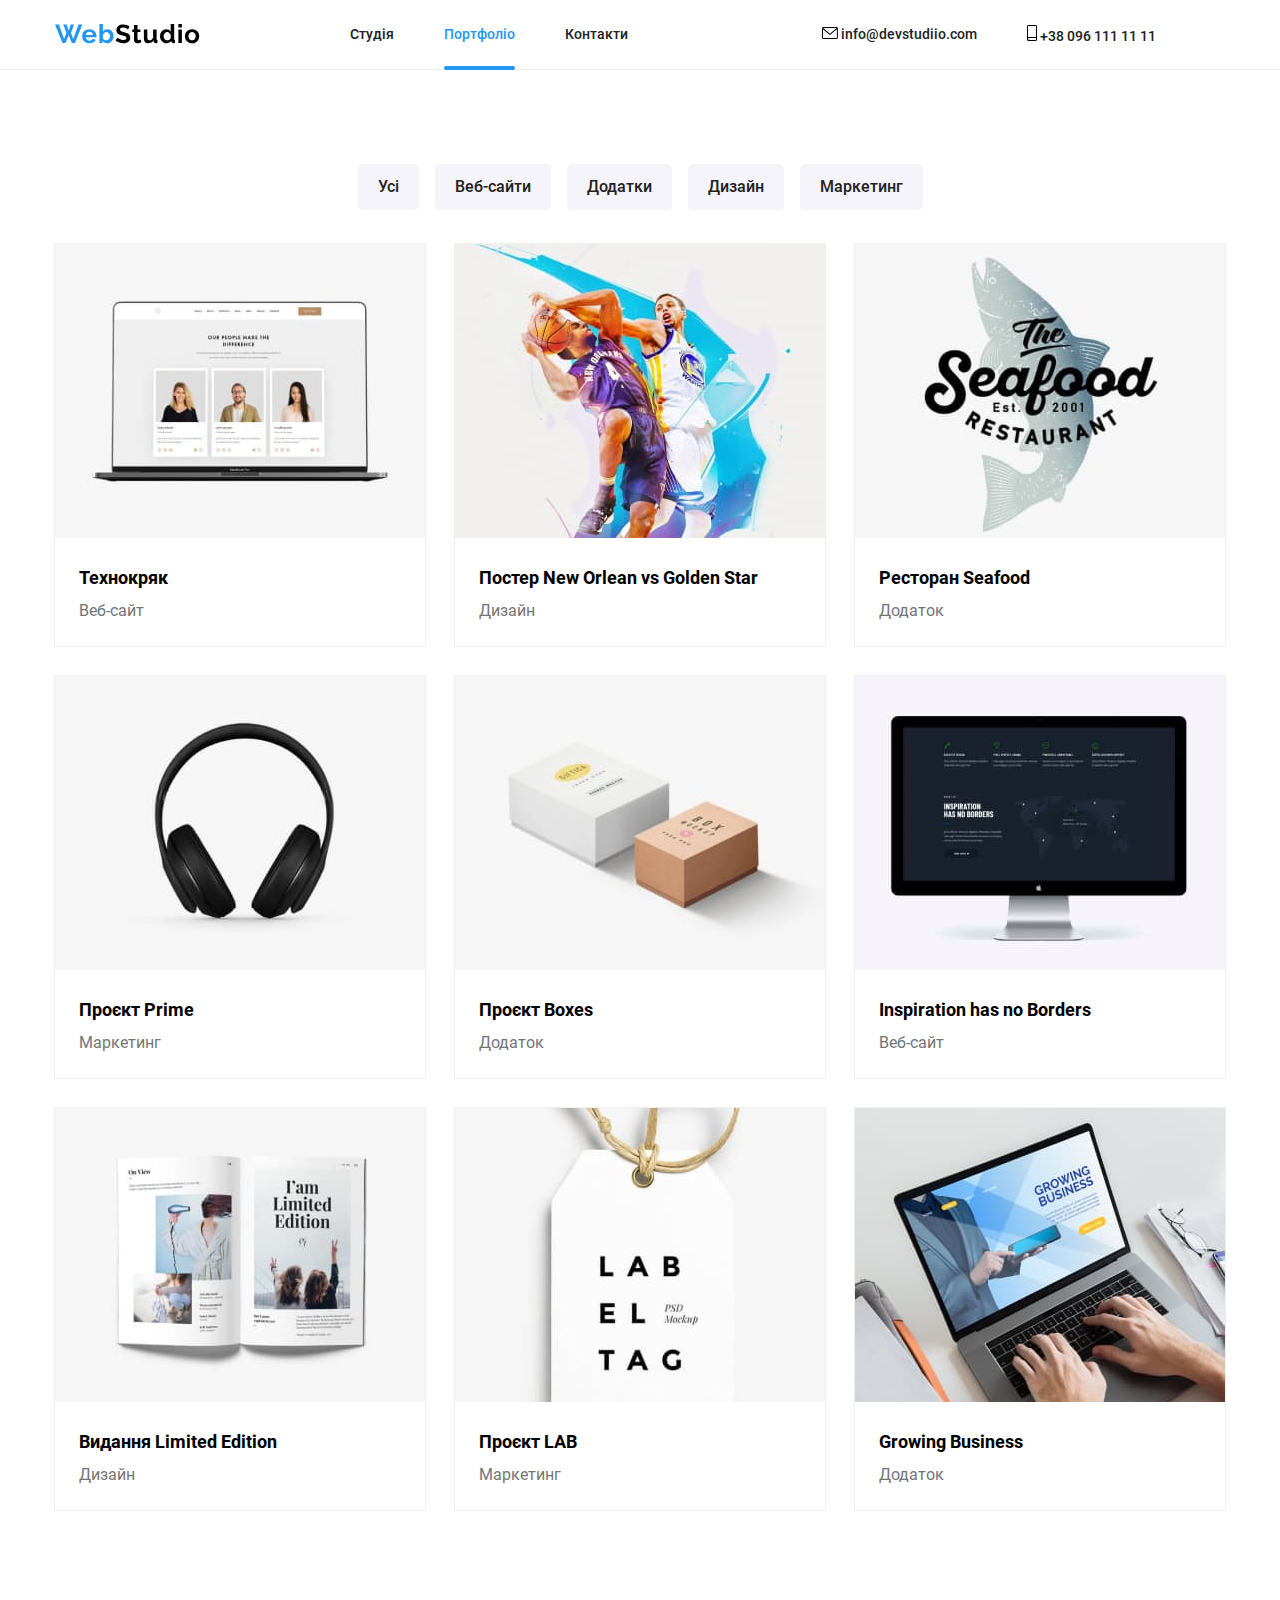
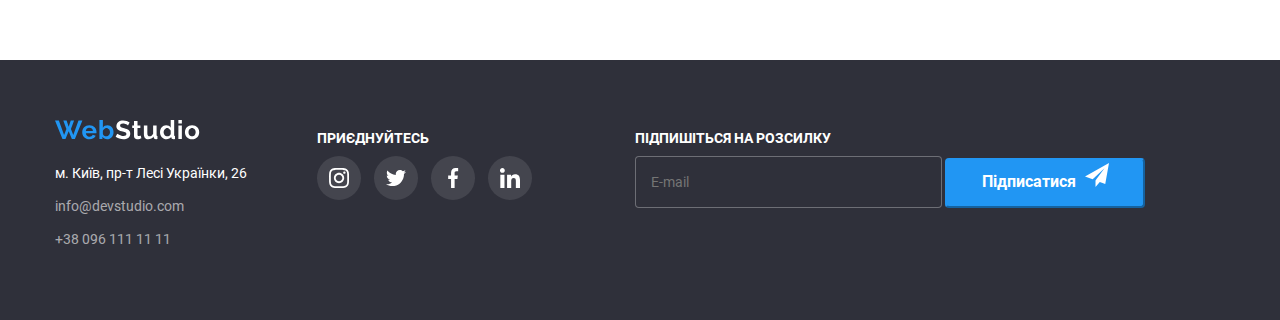
==== commit 2a1b7313: "ch" ====
--- a/porfolio.html
+++ b/porfolio.html
@@ -16,7 +16,7 @@
         <ul class="nav-menu">
             <img src="img_Web/WebStudio.svg" alt="" class="logo">
             <li><a href="index.html" class="nav-link">Студія</a></li>
-            <li><a href="#" class="nav-link">Портфоліо</a></li>
+            <li><a href="#" class="nav-link" id="portfolio">Портфоліо</a></li>
             <li><a href="#" class="nav-link">Контакти</a></li>
             <li>
                 <a href="mailto:info@devstudiio.com" class="nav-email"> <svg class="icon-header-email" height="12px" width="16px">
--- a/portfolio.css
+++ b/portfolio.css
@@ -66,6 +66,7 @@
   }
   .nav-link:hover {
     color: var(--button-color);
+    transition: color 250ms cubic-bezier(0.4, 0, 0.2, 1);
   }
   .nav-email{
     color: #212121;
@@ -76,7 +77,9 @@
   }
   .nav-email:hover{
     color: var(--button-color);
-  }
+    transition: color 250ms cubic-bezier(0.4, 0, 0.2, 1);
+  }
+
 .logo{
   margin-right: 150px;
 }
@@ -93,6 +96,7 @@
 }
 .phone-number:hover{
   color: var(--button-color);
+  transition: color 250ms cubic-bezier(0.4, 0, 0.2, 1);
 }
 .text-button{
     font-family: 'Roboto', sans-serif;
@@ -120,6 +124,7 @@
     background-color: var(--button-color);
     color: white;
     border-color: var(--button-color);
+    transition: all 250ms cubic-bezier(0.4, 0, 0.2, 1),
 }
 .main-section > .container{
   display: flex;
@@ -322,7 +327,26 @@
   position: relative;
 }
 
-.nav-link:hover:after {
+.nav-link:after {
+  position: absolute;
+  content: '';
+  left: 0;
+  top: 40px;
+  display: block;
+  width: 0;
+  height: 4px;
+  border-radius: 2px;
+  background-color: #2196F3;
+}
+
+.nav-link:hover::after {
+  width: 100%;
+  transition: width 250ms cubic-bezier(0.4, 0, 0.2, 1);
+}
+.nav-email:hover {
+  color: var(--button-color);
+}
+#portfolio::after{
   position: absolute;
   content: '';
   left: 0;
@@ -331,8 +355,8 @@
   width: 100%;
   height: 4px;
   border-radius: 2px;
-  background: #2196F3;
-}
-.nav-email:hover {
-  color: var(--button-color);
+  background-color: #2196F3;
+}
+#portfolio{
+  color: #2196F3;
 }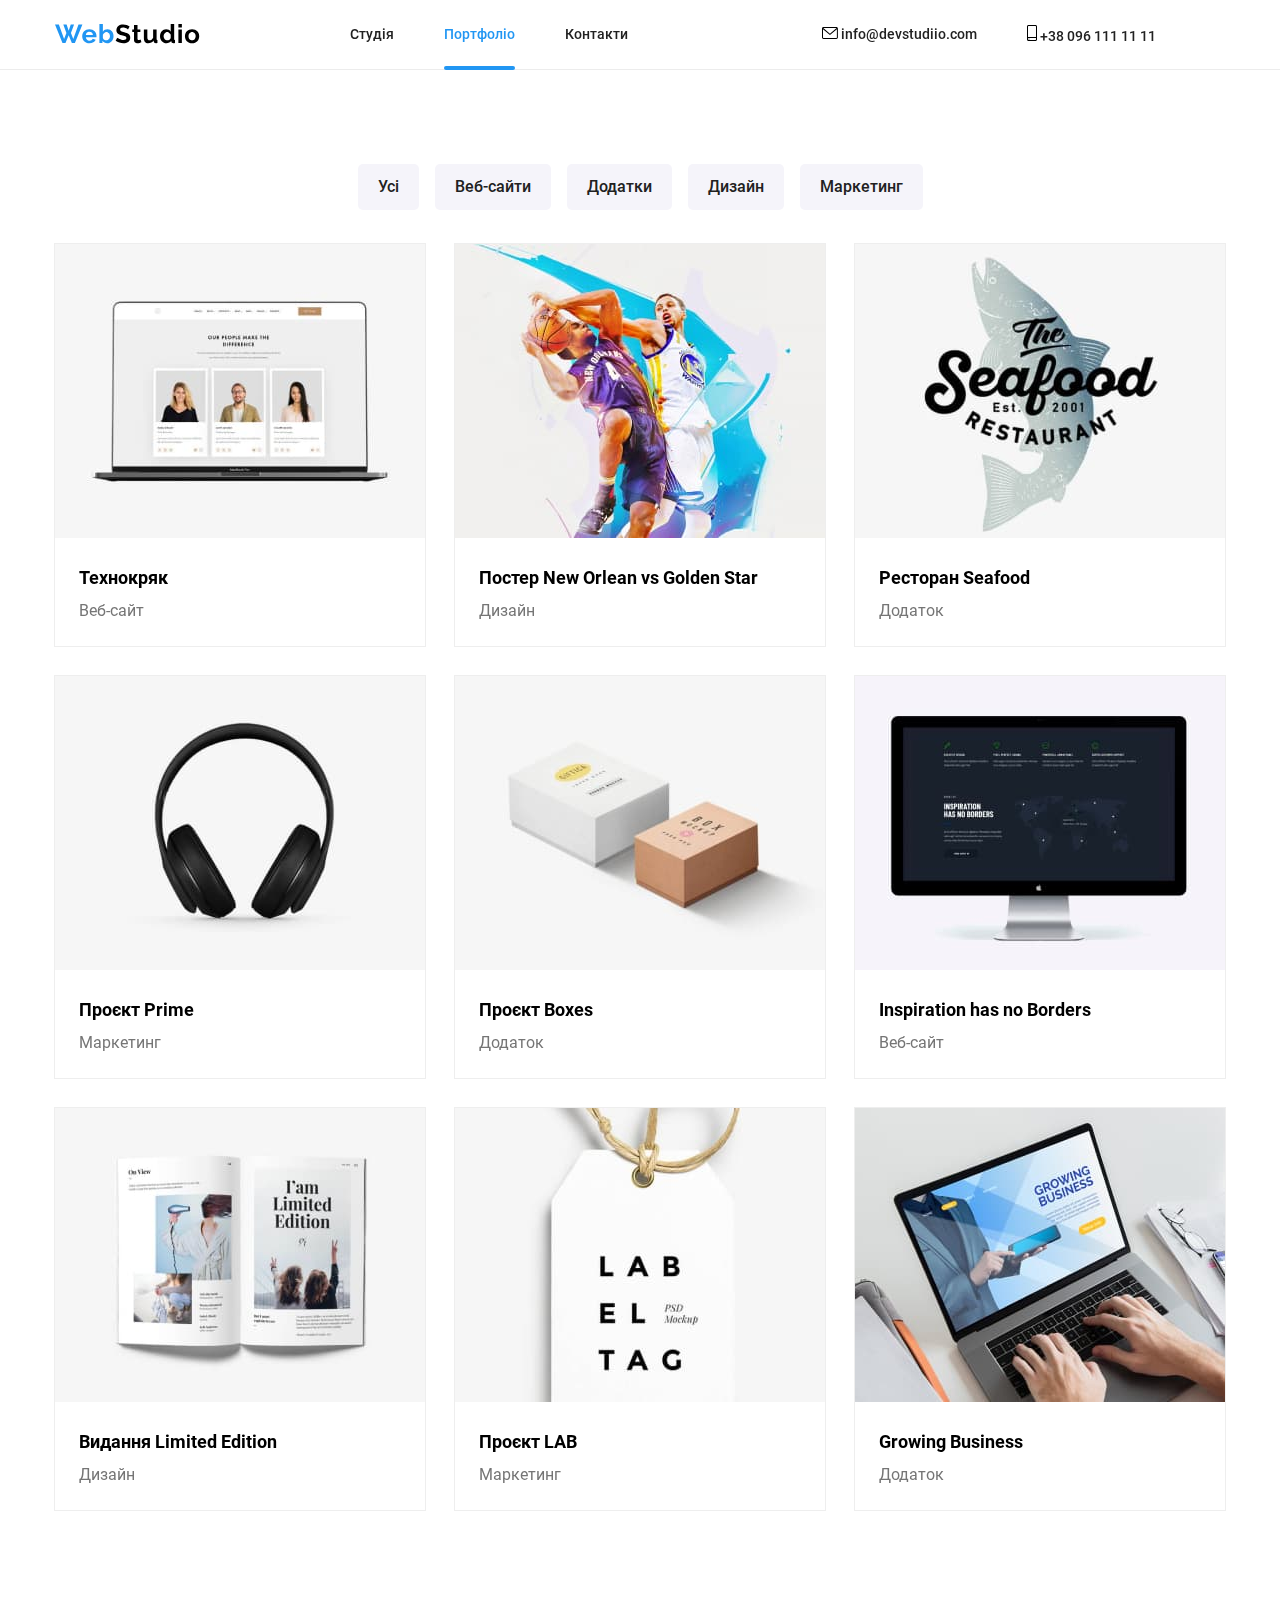
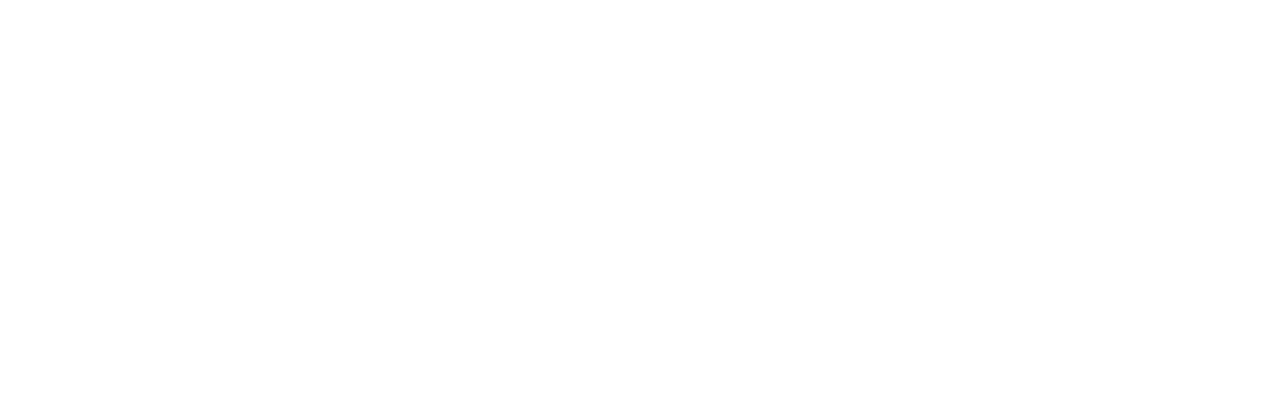
==== commit a1a56cf9: "ch" ====
--- a/porfolio.html
+++ b/porfolio.html
@@ -8,10 +8,11 @@
     <link rel="stylesheet" href="normalize.css">
     <link rel="stylesheet" href="reset.css">
     <link rel="stylesheet" href="portfolio.css">
+    <link href="https://unpkg.com/aos@2.3.1/dist/aos.css" rel="stylesheet">
 </head>
 
 <body>
-    <header class="main-header">
+    <header class="main-header" data-aos="fade-down">
        <div class="container">
         <ul class="nav-menu">
             <img src="img_Web/WebStudio.svg" alt="" class="logo">
@@ -53,7 +54,7 @@
         </section>
         <section class="main-section">
     <div class="container">
-        <div class="portfolio-item">
+        <div class="portfolio-item" data-aos="flip-up">
             <div class="box">
                 <img src="img_Portfolio/img(3).jpg" alt="" class="portfolio-image">
                 <div class="overlay">
@@ -63,7 +64,7 @@
             <h4 class="portfolio-title">Технокряк</h4>
             <p class="portfolio-category">Веб-сайт</p>
         </div>
-        <div class="portfolio-item">
+        <div class="portfolio-item" data-aos="flip-up">
             <div class="box">
                 <img src="img_Portfolio/img(4).jpg" alt="" class="portfolio-image">
                 <div class="overlay">
@@ -73,7 +74,7 @@
             <h4 class="portfolio-title">Постер New Orlean vs Golden Star</h4>
             <p class="portfolio-category">Дизайн</p>
         </div>
-        <div class="portfolio-item">
+        <div class="portfolio-item" data-aos="flip-up">
             <div class="box">
                 <img src="img_Portfolio/img(5).jpg" alt="" class="portfolio-image">
                 <div class="overlay">
@@ -83,7 +84,7 @@
             <h4 class="portfolio-title">Ресторан Seafood</h4>
             <p class="portfolio-category">Додаток</p>
         </div>
-        <div class="portfolio-item">
+        <div class="portfolio-item" data-aos="flip-up">
             <div class="box">
                 <img src="img_Portfolio/img(6).jpg" alt="" class="portfolio-image">
                 <div class="overlay">
@@ -93,7 +94,7 @@
             <h4 class="portfolio-title">Проєкт Prime</h4>
             <p class="portfolio-category">Маркетинг</p>
         </div>
-        <div class="portfolio-item">
+        <div class="portfolio-item" data-aos="flip-up">
             <div class="box">
                 <img src="img_Portfolio/img(7).jpg" alt="" class="portfolio-image">
                 <div class="overlay">
@@ -103,7 +104,7 @@
             <h4 class="portfolio-title">Проєкт Boxes</h4>
             <p class="portfolio-category">Додаток</p>
         </div>
-        <div class="portfolio-item">
+        <div class="portfolio-item" data-aos="flip-up">
             <div class="box">
                 <img src="img_Portfolio/img(8).jpg" alt="" class="portfolio-image">
                 <div class="overlay">
@@ -113,7 +114,7 @@
             <h4 class="portfolio-title">Inspiration has no Borders</h4>
             <p class="portfolio-category">Веб-сайт</p>
         </div>
-        <div class="portfolio-item">
+        <div class="portfolio-item" data-aos="flip-up">
             <div class="box">
                 <img src="img_Portfolio/img(9).jpg" alt="" class="portfolio-image">
                 <div class="overlay">
@@ -123,7 +124,7 @@
             <h4 class="portfolio-title">Видання Limited Edition</h4>
             <p class="portfolio-category">Дизайн</p>
         </div>
-        <div class="portfolio-item">
+        <div class="portfolio-item" data-aos="flip-up">
             <div class="box">
                 <img src="img_Portfolio/img(10).jpg" alt="" class="portfolio-image">
                 <div class="overlay">
@@ -133,7 +134,7 @@
             <h4 class="portfolio-title">Проєкт LAB</h4>
             <p class="portfolio-category">Маркетинг</p>
         </div>
-        <div class="portfolio-item">
+        <div class="portfolio-item" data-aos="flip-up">
             <div class="box">
                 <img src="img_Portfolio/img(11).jpg" alt="" class="portfolio-image">
                 <div class="overlay">
@@ -146,7 +147,7 @@
     </div>
 </section>
     </main>
-    <footer class="main-footer">
+    <footer class="main-footer" data-aos="fade-up">
         <div class="container">
             <div class="footer-info">
                 <img src="img_Web/WebStudio_footer.svg" alt="" class="footer-logo">
@@ -184,6 +185,10 @@
             </div>
         </div>
     </footer>
+    <script src="https://unpkg.com/aos@2.3.1/dist/aos.js"></script>
+    <script>
+    AOS.init();
+</script>
 </body>
 
 </html>--- a/portfolio.css
+++ b/portfolio.css
@@ -120,11 +120,16 @@
     padding: 10px 20px;
     cursor: pointer;
 }
+.filter-button {
+  transition: background-color 250ms cubic-bezier(0.4, 0, 0.2, 1),
+    color 250ms cubic-bezier(0.4, 0, 0.2, 1),
+    border-color 250ms cubic-bezier(0.4, 0, 0.2, 1),
+    box-shadow 250ms cubic-bezier(0.4, 0, 0.2, 1);
+}
 .filter-button:hover {
     background-color: var(--button-color);
     color: white;
     border-color: var(--button-color);
-    transition: all 250ms cubic-bezier(0.4, 0, 0.2, 1),
 }
 .main-section > .container{
   display: flex;
@@ -214,6 +219,9 @@
 .portfolio-category{
   padding-bottom: 20px;
 }
+.portfolio-item {
+  transition: box-shadow 250ms cubic-bezier(0.4, 0, 0.2, 1);
+}
 .portfolio-item:hover{
   box-shadow: 0 8px 8px -5px rgba(0, 0, 0, 0.5) ;
 }
@@ -252,6 +260,7 @@
 }
 .icon-footer:hover{
   background-color: #2196F3;
+  transition: background-color 250ms cubic-bezier(0.4, 0, 0.2, 1);
 }
 .footer-form {
   margin-left: 93px;
@@ -306,7 +315,9 @@
   height: 0;
   transition: .6s ease;
 }
-
+.portfolio-item .overlay {
+  transition: height 250ms cubic-bezier(0.4, 0, 0.2, 1);
+}
 .portfolio-item:hover .overlay {
   height: 100%;
 }
@@ -345,6 +356,7 @@
 }
 .nav-email:hover {
   color: var(--button-color);
+  transition: color 250ms cubic-bezier(0.4, 0, 0.2, 1);
 }
 #portfolio::after{
   position: absolute;
